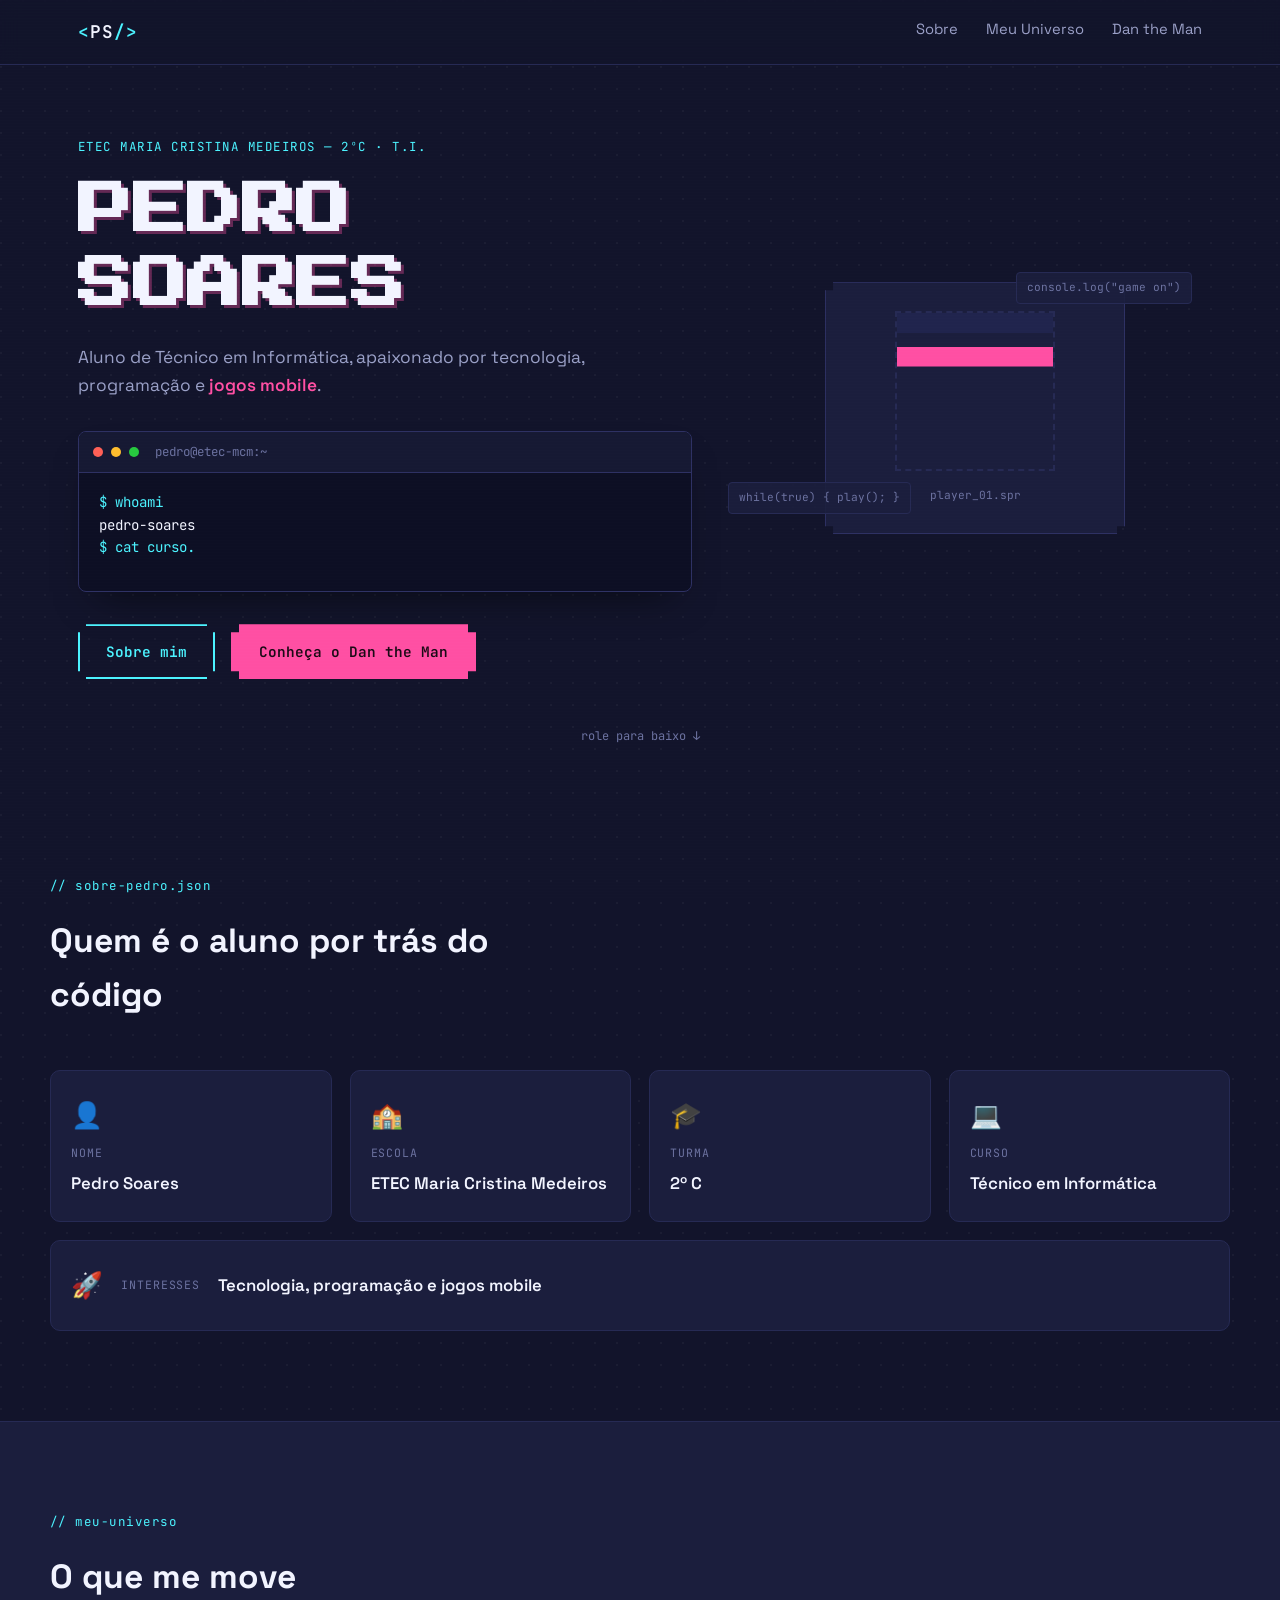
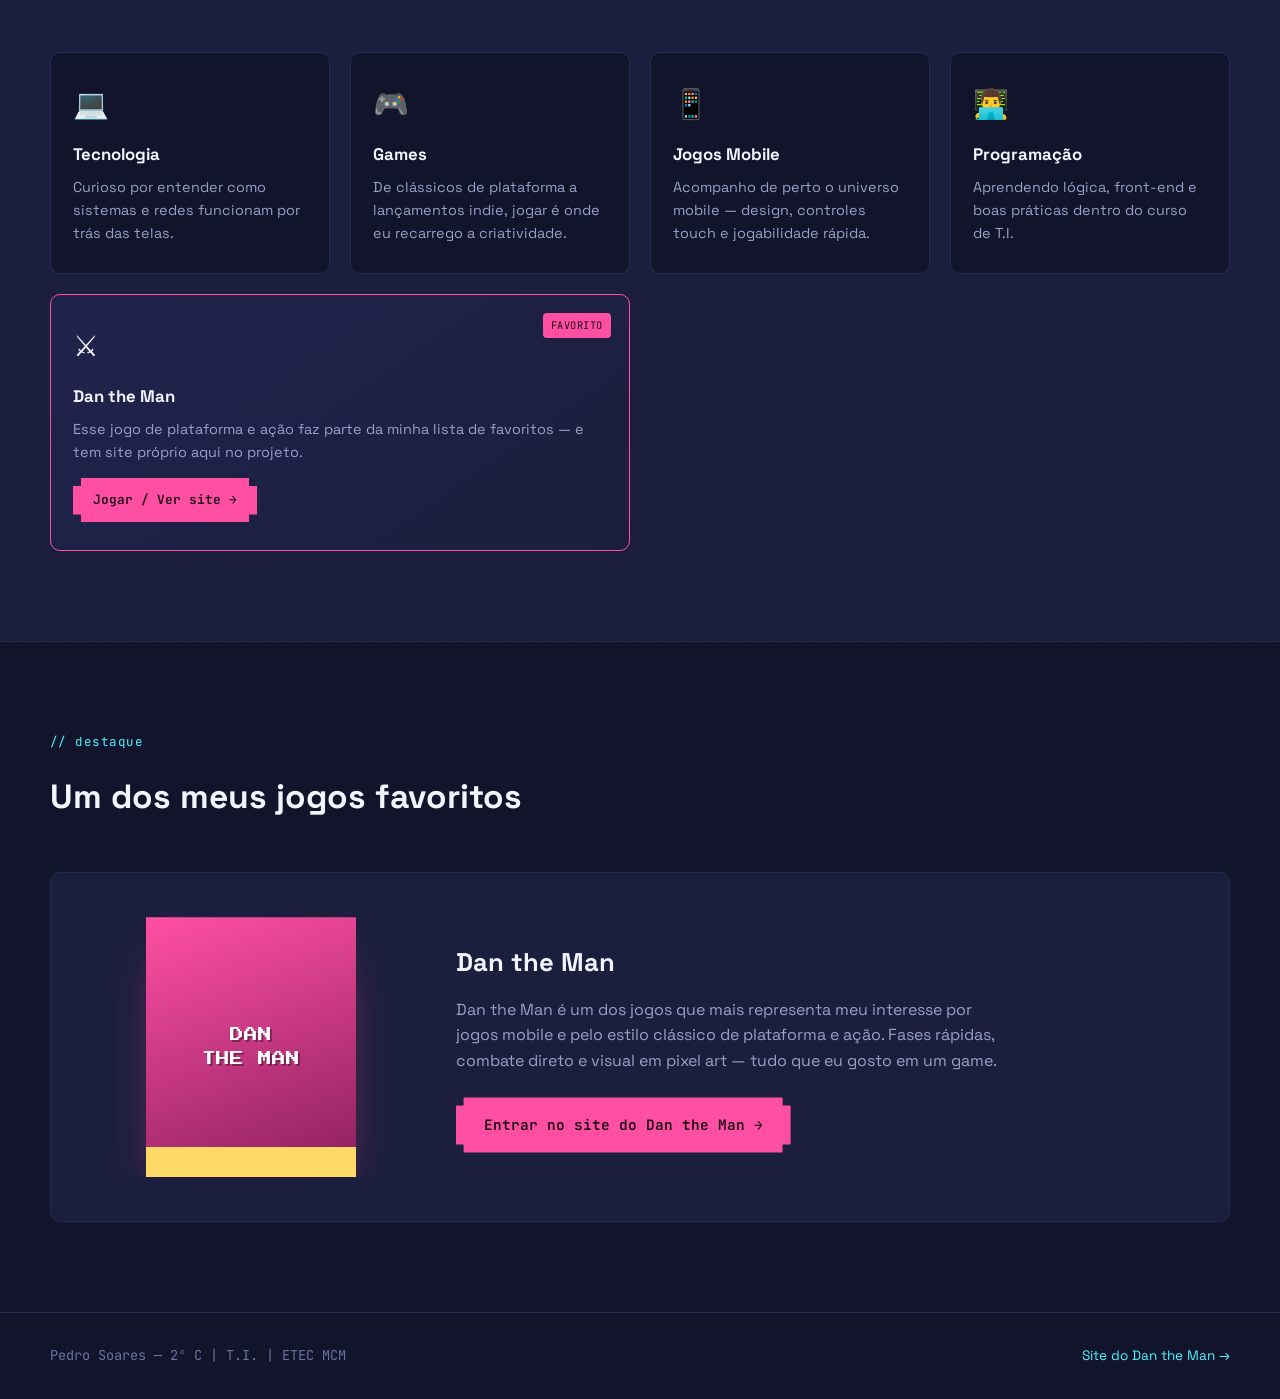
==== pag1.html @ b2750306 "commit pG1" ====
<!DOCTYPE html>
<html lang="pt-BR">
<head>
<meta charset="UTF-8">
<meta name="viewport" content="width=device-width, initial-scale=1.0">
<title>Pedro Soares — Aluno de T.I. | ETEC MCM</title>
<meta name="description" content="Portfólio de Pedro Soares, aluno de Técnico em Informática na ETEC Maria Cristina Medeiros. Turma 2ºC.">
<link rel="preconnect" href="https://fonts.googleapis.com">
<link rel="preconnect" href="https://fonts.gstatic.com" crossorigin>
<link href="https://fonts.googleapis.com/css2?family=Press+Start+2P&family=Space+Grotesk:wght@400;500;600;700&family=JetBrains+Mono:wght@400;500;600&display=swap" rel="stylesheet">
<link rel="stylesheet" href="style.css">
</head>
<body>

<div class="scanline-overlay" aria-hidden="true"></div>

<header class="site-header" id="topo">
  <div class="header-inner">
    <a href="#topo" class="logo">
      <span class="logo-bracket">&lt;</span>PS<span class="logo-bracket">/&gt;</span>
    </a>
    <nav class="main-nav" id="mainNav">
      <a href="#sobre">Sobre</a>
      <a href="#universo">Meu Universo</a>
      <a href="#dan-the-man">Dan the Man</a>
    </nav>
    <button class="nav-toggle" id="navToggle" aria-label="Abrir menu" aria-expanded="false">
      <span></span><span></span><span></span>
    </button>
  </div>
</header>

<main>

  <!-- HERO -->
  <section class="hero">
    <div class="hero-grid">
      <div class="hero-copy">
        <p class="eyebrow mono">ETEC MARIA CRISTINA MEDEIROS — 2ºC · T.I.</p>
        <h1 class="hero-title">PEDRO<br>SOARES</h1>
        <p class="hero-subtitle">Aluno de Técnico em Informática, apaixonado por tecnologia, programação e <span class="hl">jogos mobile</span>.</p>

        <div class="terminal" role="img" aria-label="Terminal simulando o comando whoami com os dados de Pedro Soares">
          <div class="terminal-bar">
            <span class="dot dot-red"></span><span class="dot dot-yellow"></span><span class="dot dot-green"></span>
            <span class="terminal-title mono">pedro@etec-mcm:~</span>
          </div>
          <div class="terminal-body mono" id="terminalBody"></div>
        </div>

        <div class="hero-actions">
          <a href="#sobre" class="btn btn-ghost pixel-corners">Sobre mim</a>
          <a href="dan-the-man/index.html" class="btn btn-primary pixel-corners">Conheça o Dan the Man</a>
        </div>
      </div>

      <div class="hero-visual" aria-hidden="true">
        <div class="sprite-frame pixel-corners">
          <div class="sprite" id="sprite">
            <div class="sprite-row"></div>
            <div class="sprite-row"></div>
            <div class="sprite-row"></div>
            <div class="sprite-row"></div>
            <div class="sprite-row"></div>
            <div class="sprite-row"></div>
            <div class="sprite-row"></div>
            <div class="sprite-row"></div>
          </div>
          <p class="sprite-caption mono">player_01.spr</p>
        </div>
        <div class="floating-tag mono tag-1">console.log("game on")</div>
        <div class="floating-tag mono tag-2">while(true) { play(); }</div>
      </div>
    </div>
    <div class="scroll-hint mono" aria-hidden="true">role para baixo ↓</div>
  </section>

  <!-- SOBRE -->
  <section class="section" id="sobre">
    <div class="section-inner">
      <p class="eyebrow mono">// sobre-pedro.json</p>
      <h2 class="section-title">Quem é o aluno por trás do código</h2>

      <div class="about-grid">
        <div class="info-card reveal">
          <span class="info-icon" aria-hidden="true">👤</span>
          <span class="info-label mono">nome</span>
          <span class="info-value">Pedro Soares</span>
        </div>
        <div class="info-card reveal">
          <span class="info-icon" aria-hidden="true">🏫</span>
          <span class="info-label mono">escola</span>
          <span class="info-value">ETEC Maria Cristina Medeiros</span>
        </div>
        <div class="info-card reveal">
          <span class="info-icon" aria-hidden="true">🎓</span>
          <span class="info-label mono">turma</span>
          <span class="info-value">2º C</span>
        </div>
        <div class="info-card reveal">
          <span class="info-icon" aria-hidden="true">💻</span>
          <span class="info-label mono">curso</span>
          <span class="info-value">Técnico em Informática</span>
        </div>
        <div class="info-card info-card-wide reveal">
          <span class="info-icon" aria-hidden="true">🚀</span>
          <span class="info-label mono">interesses</span>
          <span class="info-value">Tecnologia, programação e jogos mobile</span>
        </div>
      </div>
    </div>
  </section>

  <!-- MEU UNIVERSO -->
  <section class="section section-alt" id="universo">
    <div class="section-inner">
      <p class="eyebrow mono">// meu-universo</p>
      <h2 class="section-title">O que me move</h2>

      <div class="universe-grid">
        <div class="universe-card reveal">
          <span class="universe-emoji" aria-hidden="true">💻</span>
          <h3>Tecnologia</h3>
          <p>Curioso por entender como sistemas e redes funcionam por trás das telas.</p>
        </div>
        <div class="universe-card reveal">
          <span class="universe-emoji" aria-hidden="true">🎮</span>
          <h3>Games</h3>
          <p>De clássicos de plataforma a lançamentos indie, jogar é onde eu recarrego a criatividade.</p>
        </div>
        <div class="universe-card reveal">
          <span class="universe-emoji" aria-hidden="true">📱</span>
          <h3>Jogos Mobile</h3>
          <p>Acompanho de perto o universo mobile — design, controles touch e jogabilidade rápida.</p>
        </div>
        <div class="universe-card reveal">
          <span class="universe-emoji" aria-hidden="true">👨‍💻</span>
          <h3>Programação</h3>
          <p>Aprendendo lógica, front-end e boas práticas dentro do curso de T.I.</p>
        </div>
        <div class="universe-card universe-card-game reveal">
          <span class="game-badge mono">FAVORITO</span>
          <span class="universe-emoji" aria-hidden="true">⚔️</span>
          <h3>Dan the Man</h3>
          <p>Esse jogo de plataforma e ação faz parte da minha lista de favoritos — e tem site próprio aqui no projeto.</p>
          <a href="dan-the-man/index.html" class="btn btn-small btn-primary pixel-corners">Jogar / Ver site →</a>
        </div>
      </div>
    </div>
  </section>

  <!-- DESTAQUE DAN THE MAN -->
  <section class="section" id="dan-the-man">
    <div class="section-inner">
      <p class="eyebrow mono">// destaque</p>
      <h2 class="section-title">Um dos meus jogos favoritos</h2>

      <div class="game-feature reveal">
        <div class="game-feature-visual pixel-corners" aria-hidden="true">
          <div class="cartridge">
            <div class="cartridge-label mono">DAN<br>THE MAN</div>
            <div class="cartridge-stripe"></div>
          </div>
        </div>
        <div class="game-feature-copy">
          <h3>Dan the Man</h3>
          <p>Dan the Man é um dos jogos que mais representa meu interesse por jogos mobile e pelo estilo clássico de plataforma e ação. Fases rápidas, combate direto e visual em pixel art — tudo que eu gosto em um game.</p>
          <a href="dan-the-man/index.html" class="btn btn-primary pixel-corners">Entrar no site do Dan the Man →</a>
        </div>
      </div>
    </div>
  </section>

</main>

<footer class="site-footer">
  <div class="footer-inner">
    <p class="mono">Pedro Soares — 2º C | T.I. | ETEC MCM</p>
    <a href="dan-the-man/index.html" class="footer-link">Site do Dan the Man →</a>
  </div>
</footer>

<script src="script.js"></script>
</body>
</html>
---- style.css ----
/* ============================================
   PEDRO SOARES — HOME / PORTFÓLIO
   Tokens, reset e estilos gerais
   ============================================ */

:root {
  /* Cores — inspiradas em tecnologia + identidade ETEC (azul institucional) + games */
  --bg-base: #12142B;
  --bg-panel: #1B1E3D;
  --bg-panel-alt: #20244D;
  --border: #2E3163;
  --border-soft: #262A54;

  --accent-cyan: #4CF3FF;    /* tecnologia / T.I. */
  --accent-magenta: #FF4FA3; /* games / Dan the Man */
  --accent-yellow: #FFD966;  /* destaques pontuais */

  --text-primary: #F2F4FF;
  --text-muted: #9AA0C7;
  --text-faint: #6C72A0;

  --font-display: 'Press Start 2P', cursive;
  --font-body: 'Space Grotesk', system-ui, sans-serif;
  --font-mono: 'JetBrains Mono', 'Courier New', monospace;

  --radius-soft: 10px;
  --shadow-glow-cyan: 0 0 24px rgba(76, 243, 255, 0.25);
  --shadow-glow-magenta: 0 0 24px rgba(255, 79, 163, 0.25);
}

* { margin: 0; padding: 0; box-sizing: border-box; }

html { scroll-behavior: smooth; }

body {
  background-color: var(--bg-base);
  background-image:
    radial-gradient(circle at 1px 1px, rgba(255,255,255,0.04) 1px, transparent 0);
  background-size: 22px 22px;
  color: var(--text-primary);
  font-family: var(--font-body);
  line-height: 1.6;
  overflow-x: hidden;
}

a { color: inherit; text-decoration: none; }
ul { list-style: none; }
img { max-width: 100%; display: block; }

.mono { font-family: var(--font-mono); }

@media (prefers-reduced-motion: reduce) {
  *, *::before, *::after {
    animation-duration: 0.001ms !important;
    animation-iteration-count: 1 !important;
    transition-duration: 0.001ms !important;
    scroll-behavior: auto !important;
  }
}

:focus-visible {
  outline: 2px solid var(--accent-cyan);
  outline-offset: 3px;
}

/* Efeito de scanline sutil, reforça a estética retro/pixel sem exagerar */
.scanline-overlay {
  position: fixed;
  inset: 0;
  pointer-events: none;
  z-index: 999;
  background: repeating-linear-gradient(
    to bottom,
    rgba(255,255,255,0.015) 0px,
    rgba(255,255,255,0.015) 1px,
    transparent 1px,
    transparent 3px
  );
  mix-blend-mode: overlay;
}

/* Bordas em "degrau" — recorta os cantos em pixels para o toque 8-bit */
.pixel-corners {
  clip-path: polygon(
    0px 8px, 8px 8px, 8px 0px,
    calc(100% - 8px) 0px, calc(100% - 8px) 8px, 100% 8px,
    100% calc(100% - 8px), calc(100% - 8px) calc(100% - 8px), calc(100% - 8px) 100%,
    8px 100%, 8px calc(100% - 8px), 0px calc(100% - 8px)
  );
}

/* ============================================
   HEADER
   ============================================ */

.site-header {
  position: sticky;
  top: 0;
  z-index: 100;
  background: rgba(18, 20, 43, 0.85);
  backdrop-filter: blur(10px);
  border-bottom: 1px solid var(--border-soft);
}

.header-inner {
  max-width: 1180px;
  margin: 0 auto;
  padding: 18px 28px;
  display: flex;
  align-items: center;
  justify-content: space-between;
}

.logo {
  font-family: var(--font-mono);
  font-weight: 600;
  font-size: 1.1rem;
  letter-spacing: 0.05em;
}
.logo-bracket { color: var(--accent-cyan); }

.main-nav {
  display: flex;
  align-items: center;
  gap: 28px;
}

.main-nav a {
  font-size: 0.92rem;
  color: var(--text-muted);
  position: relative;
  padding-bottom: 4px;
  transition: color 0.25s ease;
}
.main-nav a:not(.nav-cta)::after {
  content: '';
  position: absolute;
  left: 0; bottom: 0;
  width: 0%;
  height: 2px;
  background: var(--accent-cyan);
  transition: width 0.25s ease;
}
.main-nav a:not(.nav-cta):hover { color: var(--text-primary); }
.main-nav a:not(.nav-cta):hover::after { width: 100%; }

.nav-cta {
  font-family: var(--font-mono);
  font-size: 0.85rem;
  color: var(--bg-base);
  background: var(--accent-cyan);
  padding: 8px 16px;
  border-radius: 4px;
  transition: transform 0.2s ease, box-shadow 0.2s ease;
}
.nav-cta:hover {
  transform: translateY(-2px);
  box-shadow: var(--shadow-glow-cyan);
}

.nav-toggle {
  display: none;
  flex-direction: column;
  gap: 5px;
  background: none;
  border: none;
  cursor: pointer;
  padding: 6px;
}
.nav-toggle span {
  width: 24px;
  height: 2px;
  background: var(--text-primary);
  transition: transform 0.25s ease, opacity 0.25s ease;
}

/* ============================================
   HERO
   ============================================ */

.hero {
  max-width: 1180px;
  margin: 0 auto;
  padding: 72px 28px 40px;
  position: relative;
}

.hero-grid {
  display: grid;
  grid-template-columns: 1.15fr 0.85fr;
  gap: 56px;
  align-items: center;
}

.eyebrow {
  color: var(--accent-cyan);
  font-size: 0.78rem;
  letter-spacing: 0.12em;
  margin-bottom: 18px;
}

.hero-title {
  font-family: var(--font-display);
  font-size: clamp(2.2rem, 5vw, 3.4rem);
  line-height: 1.35;
  letter-spacing: 0.01em;
  margin-bottom: 22px;
  text-shadow: 3px 3px 0 rgba(255, 79, 163, 0.35);
}

.hero-subtitle {
  color: var(--text-muted);
  font-size: 1.08rem;
  max-width: 46ch;
  margin-bottom: 32px;
}
.hl { color: var(--accent-magenta); font-weight: 600; }

/* Terminal */
.terminal {
  background: #0D0F24;
  border: 1px solid var(--border);
  border-radius: 8px;
  overflow: hidden;
  margin-bottom: 32px;
  box-shadow: 0 20px 40px -20px rgba(0,0,0,0.6);
}
.terminal-bar {
  display: flex;
  align-items: center;
  gap: 8px;
  padding: 10px 14px;
  background: #161933;
  border-bottom: 1px solid var(--border);
}
.dot { width: 10px; height: 10px; border-radius: 50%; }
.dot-red { background: #FF5F56; }
.dot-yellow { background: #FFBD2E; }
.dot-green { background: #27C93F; }
.terminal-title {
  margin-left: 8px;
  font-size: 0.78rem;
  color: var(--text-faint);
}
.terminal-body {
  padding: 18px 20px;
  min-height: 118px;
  font-size: 0.88rem;
  color: var(--accent-cyan);
  white-space: pre-wrap;
}
.terminal-body .caret {
  display: inline-block;
  width: 8px;
  height: 1em;
  background: var(--accent-cyan);
  vertical-align: text-bottom;
  animation: blink 1s steps(1) infinite;
}
@keyframes blink { 50% { opacity: 0; } }

.hero-actions { display: flex; gap: 16px; flex-wrap: wrap; }

.btn {
  display: inline-block;
  font-family: var(--font-mono);
  font-weight: 600;
  font-size: 0.9rem;
  padding: 14px 26px;
  border: 2px solid transparent;
  transition: transform 0.2s ease, box-shadow 0.2s ease, background 0.2s ease;
  cursor: pointer;
}
.btn-small { padding: 10px 18px; font-size: 0.8rem; }

.btn-primary {
  background: var(--accent-magenta);
  color: #1A0A15;
}
.btn-primary:hover {
  transform: translateY(-3px);
  box-shadow: var(--shadow-glow-magenta);
}

.btn-ghost {
  background: transparent;
  border-color: var(--accent-cyan);
  color: var(--accent-cyan);
}
.btn-ghost:hover {
  background: rgba(76, 243, 255, 0.08);
  transform: translateY(-3px);
  box-shadow: var(--shadow-glow-cyan);
}

/* Hero visual — sprite pixelado construído em CSS */
.hero-visual { position: relative; display: flex; flex-direction: column; align-items: center; }

.sprite-frame {
  background: var(--bg-panel);
  border: 1px solid var(--border);
  padding: 28px;
  text-align: center;
  width: 100%;
  max-width: 300px;
}

.sprite {
  display: grid;
  grid-template-rows: repeat(8, 1fr);
  gap: 3px;
  width: 160px;
  aspect-ratio: 1;
  margin: 0 auto 16px;
}
.sprite-row {
  display: grid;
  grid-template-columns: repeat(8, 1fr);
  gap: 3px;
}
.sprite-row::before,
.sprite-row::after { content: ''; }

/* Pixels definidos via box-shadow para montar um "personagem" simples em pixel art */
.sprite-row:nth-child(1) { background: transparent; }
.sprite { position: relative; }
.sprite::before {
  content: '';
  position: absolute;
  inset: 0;
  background-image:
    linear-gradient(var(--bg-panel-alt) 20px, transparent 0);
}

.sprite-row { background: transparent; }
.sprite-row:nth-child(1) { box-shadow: none; }

/* Grade de pixels desenhada com gradientes repetidos para simular um sprite 8-bit */
.sprite {
  background-image:
    linear-gradient(90deg, transparent 0 12.5%, var(--accent-cyan) 12.5% 25%, transparent 25% 37.5%, var(--accent-cyan) 37.5% 62.5%, transparent 62.5% 75%, var(--accent-cyan) 75% 87.5%, transparent 87.5% 100%),
    linear-gradient(90deg, var(--accent-magenta) 0 100%);
  background-repeat: no-repeat;
  background-size: 100% 12.5%, 100% 12.5%;
  background-position: 0 0, 0 25%;
  border: 2px dashed var(--border-soft);
}

.sprite-caption { color: var(--text-faint); font-size: 0.7rem; }

.floating-tag {
  position: absolute;
  font-size: 0.7rem;
  color: var(--text-faint);
  background: rgba(27, 30, 61, 0.9);
  border: 1px solid var(--border-soft);
  padding: 6px 10px;
  border-radius: 4px;
  animation: float 5s ease-in-out infinite;
}
.tag-1 { top: -10px; right: 10px; animation-delay: 0s; }
.tag-2 { bottom: 20px; left: -20px; animation-delay: 1.2s; }
@keyframes float {
  0%, 100% { transform: translateY(0); }
  50% { transform: translateY(-10px); }
}

.scroll-hint {
  text-align: center;
  color: var(--text-faint);
  font-size: 0.75rem;
  margin-top: 48px;
  animation: bob 2s ease-in-out infinite;
}
@keyframes bob {
  0%, 100% { transform: translateY(0); opacity: 0.6; }
  50% { transform: translateY(6px); opacity: 1; }
}

/* ============================================
   SEÇÕES GERAIS
   ============================================ */

.section { padding: 90px 28px; }
.section-alt { background: var(--bg-panel); border-top: 1px solid var(--border-soft); border-bottom: 1px solid var(--border-soft); }
.section-inner { max-width: 1180px; margin: 0 auto; }

.section-title {
  font-size: clamp(1.5rem, 3vw, 2.1rem);
  font-weight: 700;
  margin-bottom: 48px;
  max-width: 22ch;
}

.reveal {
  opacity: 0;
  transform: translateY(24px);
  transition: opacity 0.6s ease, transform 0.6s ease;
}
.reveal.in-view { opacity: 1; transform: translateY(0); }

/* Sobre — cards */
.about-grid {
  display: grid;
  grid-template-columns: repeat(4, 1fr);
  gap: 18px;
}
.info-card {
  background: var(--bg-panel);
  border: 1px solid var(--border-soft);
  border-radius: var(--radius-soft);
  padding: 24px 20px;
  display: flex;
  flex-direction: column;
  gap: 8px;
  transition: transform 0.25s ease, border-color 0.25s ease;
}
.info-card:hover {
  transform: translateY(-6px);
  border-color: var(--accent-cyan);
}
.info-card-wide { grid-column: span 4; flex-direction: row; align-items: center; gap: 18px; }
.info-icon { font-size: 1.6rem; }
.info-label { color: var(--text-faint); font-size: 0.72rem; text-transform: uppercase; letter-spacing: 0.08em; }
.info-value { font-size: 1.05rem; font-weight: 600; }

/* Meu Universo — cards */
.universe-grid {
  display: grid;
  grid-template-columns: repeat(4, 1fr);
  gap: 20px;
}
.universe-card {
  background: var(--bg-base);
  border: 1px solid var(--border-soft);
  border-radius: var(--radius-soft);
  padding: 28px 22px;
  transition: transform 0.25s ease, box-shadow 0.25s ease, border-color 0.25s ease;
}
.universe-card:hover {
  transform: translateY(-6px);
  border-color: var(--accent-cyan);
  box-shadow: var(--shadow-glow-cyan);
}
.universe-emoji { font-size: 1.8rem; display: block; margin-bottom: 14px; }
.universe-card h3 { font-size: 1.05rem; margin-bottom: 8px; }
.universe-card p { color: var(--text-muted); font-size: 0.9rem; }

.universe-card-game {
  grid-column: span 2;
  background: linear-gradient(145deg, var(--bg-panel-alt), var(--bg-panel));
  border-color: var(--accent-magenta);
  position: relative;
  display: flex;
  flex-direction: column;
}
.universe-card-game:hover {
  box-shadow: var(--shadow-glow-magenta);
  border-color: var(--accent-magenta);
}
.game-badge {
  position: absolute;
  top: 18px;
  right: 18px;
  font-size: 0.65rem;
  background: var(--accent-magenta);
  color: #1A0A15;
  padding: 4px 8px;
  border-radius: 4px;
  letter-spacing: 0.05em;
}
.universe-card-game .btn { margin-top: 14px; align-self: flex-start; }

/* Destaque Dan the Man */
.game-feature {
  display: grid;
  grid-template-columns: 0.6fr 1.4fr;
  gap: 48px;
  align-items: center;
  background: var(--bg-panel);
  border: 1px solid var(--border-soft);
  border-radius: var(--radius-soft);
  padding: 44px;
}

.game-feature-visual { display: flex; justify-content: center; }
.cartridge {
  width: 210px;
  height: 260px;
  background: linear-gradient(160deg, var(--accent-magenta), #8A1F5E);
  position: relative;
  display: flex;
  align-items: center;
  justify-content: center;
  box-shadow: 0 25px 50px -20px rgba(255, 79, 163, 0.5);
}
.cartridge-label {
  font-family: var(--font-display);
  font-size: 0.85rem;
  color: #FFF;
  text-align: center;
  line-height: 1.8;
  text-shadow: 2px 2px 0 rgba(0,0,0,0.35);
}
.cartridge-stripe {
  position: absolute;
  bottom: 0; left: 0; right: 0;
  height: 30px;
  background: var(--accent-yellow);
}

.game-feature-copy h3 { font-size: 1.6rem; margin-bottom: 14px; }
.game-feature-copy p { color: var(--text-muted); margin-bottom: 24px; max-width: 55ch; }

/* ============================================
   FOOTER
   ============================================ */

.site-footer {
  border-top: 1px solid var(--border-soft);
  padding: 32px 28px;
}
.footer-inner {
  max-width: 1180px;
  margin: 0 auto;
  display: flex;
  justify-content: space-between;
  align-items: center;
  flex-wrap: wrap;
  gap: 12px;
  color: var(--text-faint);
  font-size: 0.85rem;
}
.footer-link {
  color: var(--accent-cyan);
  transition: color 0.2s ease;
}
.footer-link:hover { color: var(--accent-magenta); }

/* ============================================
   RESPONSIVO
   ============================================ */

@media (max-width: 900px) {
  .hero-grid { grid-template-columns: 1fr; }
  .hero-visual { order: -1; max-width: 280px; margin: 0 auto 24px; }
  .about-grid { grid-template-columns: repeat(2, 1fr); }
  .info-card-wide { grid-column: span 2; }
  .universe-grid { grid-template-columns: repeat(2, 1fr); }
  .universe-card-game { grid-column: span 2; }
  .game-feature { grid-template-columns: 1fr; text-align: center; padding: 32px; }
  .game-feature-copy p { margin-left: auto; margin-right: auto; }
}

@media (max-width: 640px) {
  .main-nav {
    position: absolute;
    top: 100%; left: 0; right: 0;
    background: var(--bg-panel);
    border-bottom: 1px solid var(--border-soft);
    flex-direction: column;
    align-items: flex-start;
    padding: 20px 28px;
    gap: 16px;
    display: none;
  }
  .main-nav.open { display: flex; }
  .nav-toggle { display: flex; }
  .about-grid, .universe-grid { grid-template-columns: 1fr; }
  .info-card-wide, .universe-card-game { grid-column: span 1; }
  .hero { padding-top: 40px; }
  .section { padding: 64px 22px; }
}
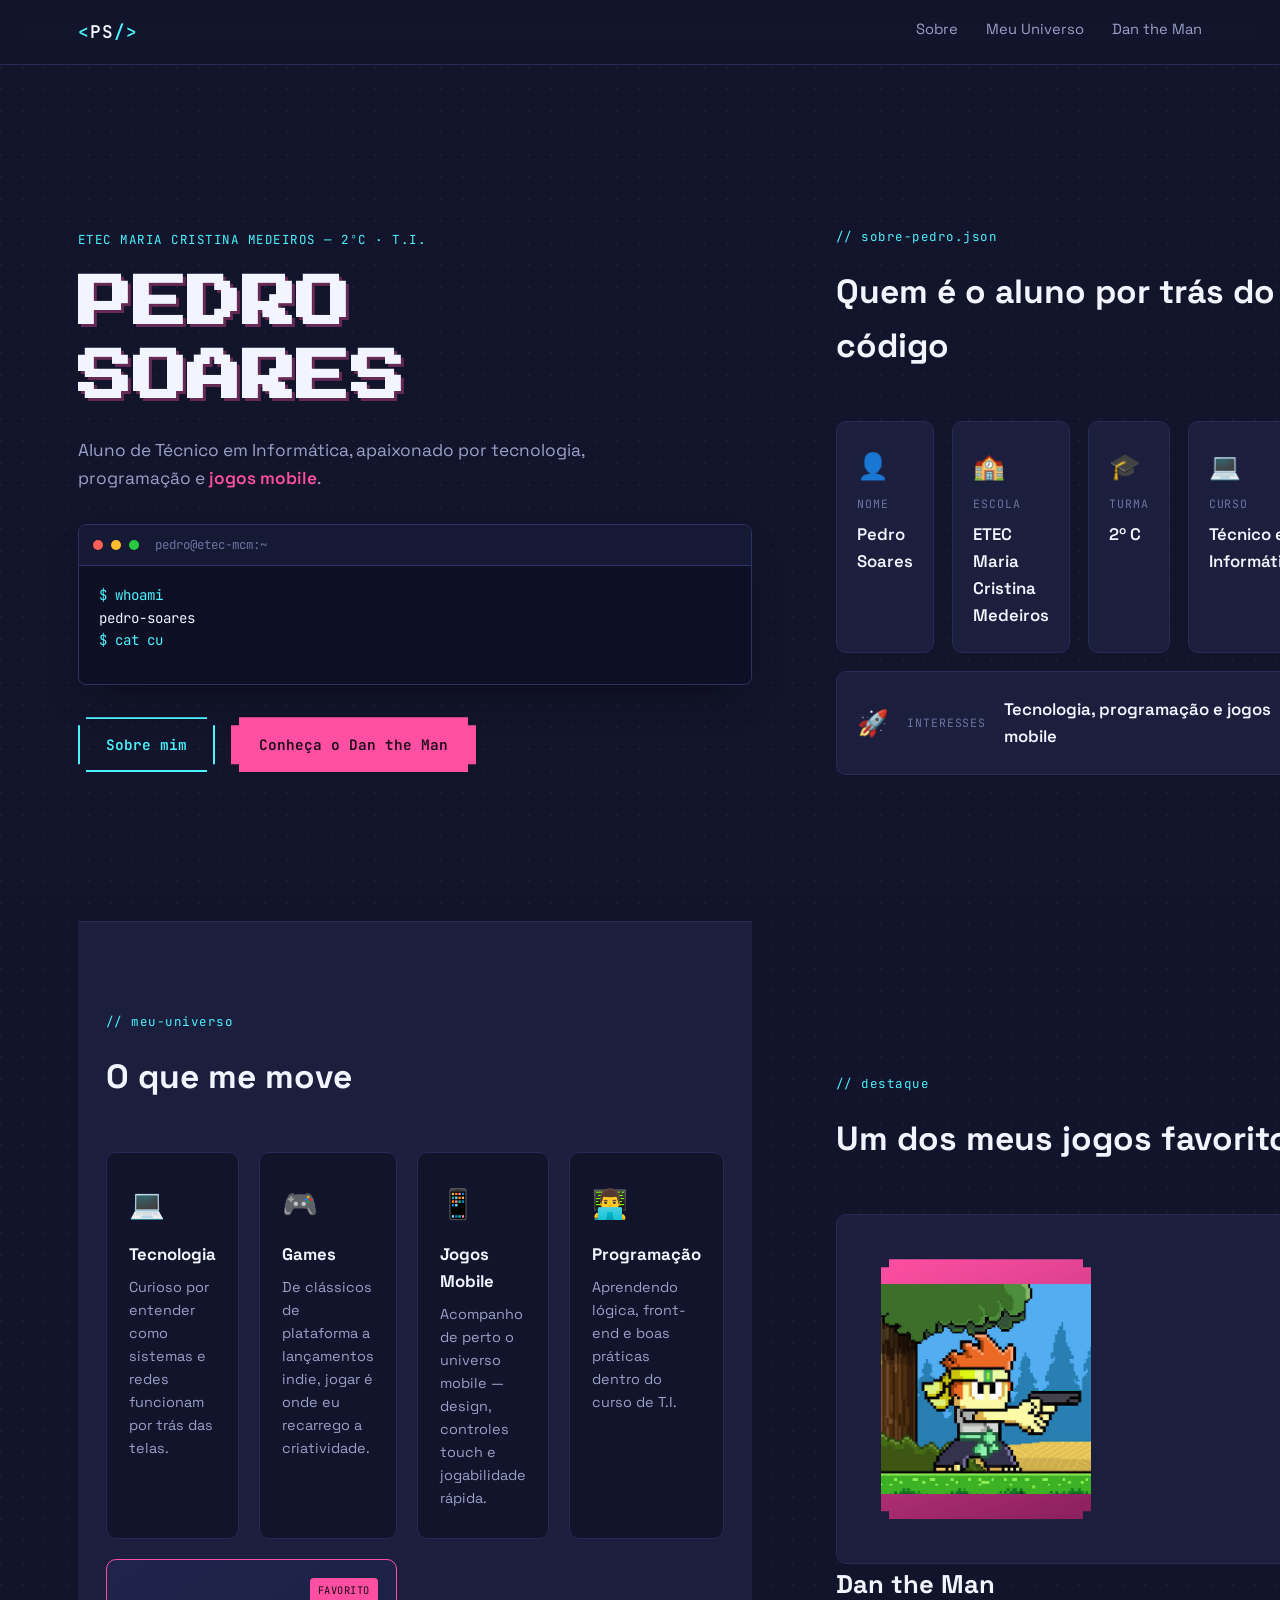
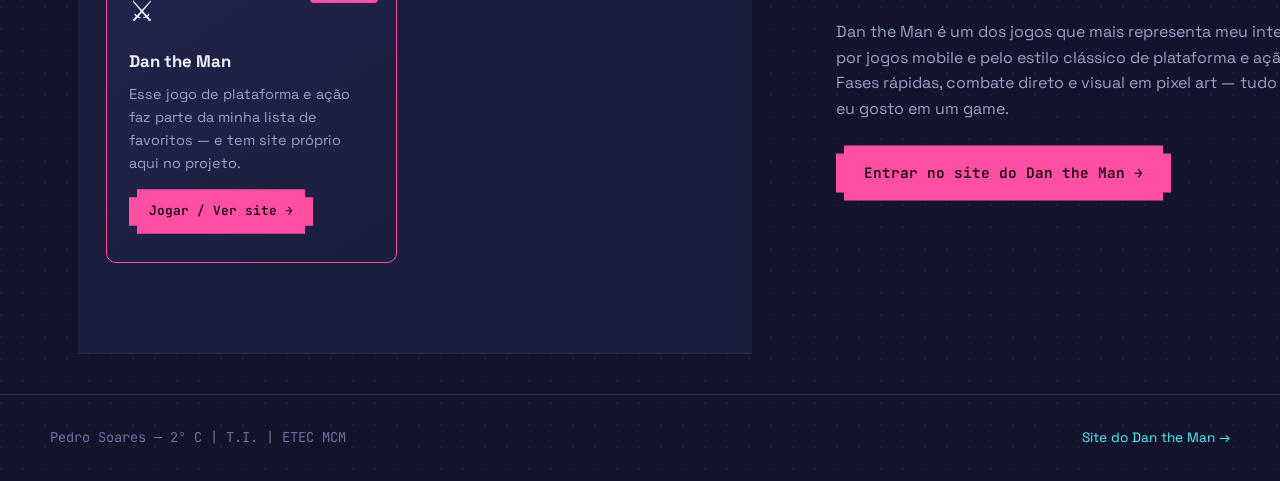
==== commit 286aa430: "Atualização da página 1" ====
--- a/pag1.html
+++ b/pag1.html
@@ -32,7 +32,6 @@
 
 <main>
 
-  <!-- HERO -->
   <section class="hero">
     <div class="hero-grid">
       <div class="hero-copy">
@@ -54,28 +53,6 @@
         </div>
       </div>
 
-      <div class="hero-visual" aria-hidden="true">
-        <div class="sprite-frame pixel-corners">
-          <div class="sprite" id="sprite">
-            <div class="sprite-row"></div>
-            <div class="sprite-row"></div>
-            <div class="sprite-row"></div>
-            <div class="sprite-row"></div>
-            <div class="sprite-row"></div>
-            <div class="sprite-row"></div>
-            <div class="sprite-row"></div>
-            <div class="sprite-row"></div>
-          </div>
-          <p class="sprite-caption mono">player_01.spr</p>
-        </div>
-        <div class="floating-tag mono tag-1">console.log("game on")</div>
-        <div class="floating-tag mono tag-2">while(true) { play(); }</div>
-      </div>
-    </div>
-    <div class="scroll-hint mono" aria-hidden="true">role para baixo ↓</div>
-  </section>
-
-  <!-- SOBRE -->
   <section class="section" id="sobre">
     <div class="section-inner">
       <p class="eyebrow mono">// sobre-pedro.json</p>
@@ -111,7 +88,7 @@
     </div>
   </section>
 
-  <!-- MEU UNIVERSO -->
+
   <section class="section section-alt" id="universo">
     <div class="section-inner">
       <p class="eyebrow mono">// meu-universo</p>
@@ -149,7 +126,7 @@
     </div>
   </section>
 
-  <!-- DESTAQUE DAN THE MAN -->
+
   <section class="section" id="dan-the-man">
     <div class="section-inner">
       <p class="eyebrow mono">// destaque</p>
@@ -158,7 +135,7 @@
       <div class="game-feature reveal">
         <div class="game-feature-visual pixel-corners" aria-hidden="true">
           <div class="cartridge">
-            <div class="cartridge-label mono">DAN<br>THE MAN</div>
+            <div ></div><img src="images.jpg" alt="Dan the Man"></div>
             <div class="cartridge-stripe"></div>
           </div>
         </div>
